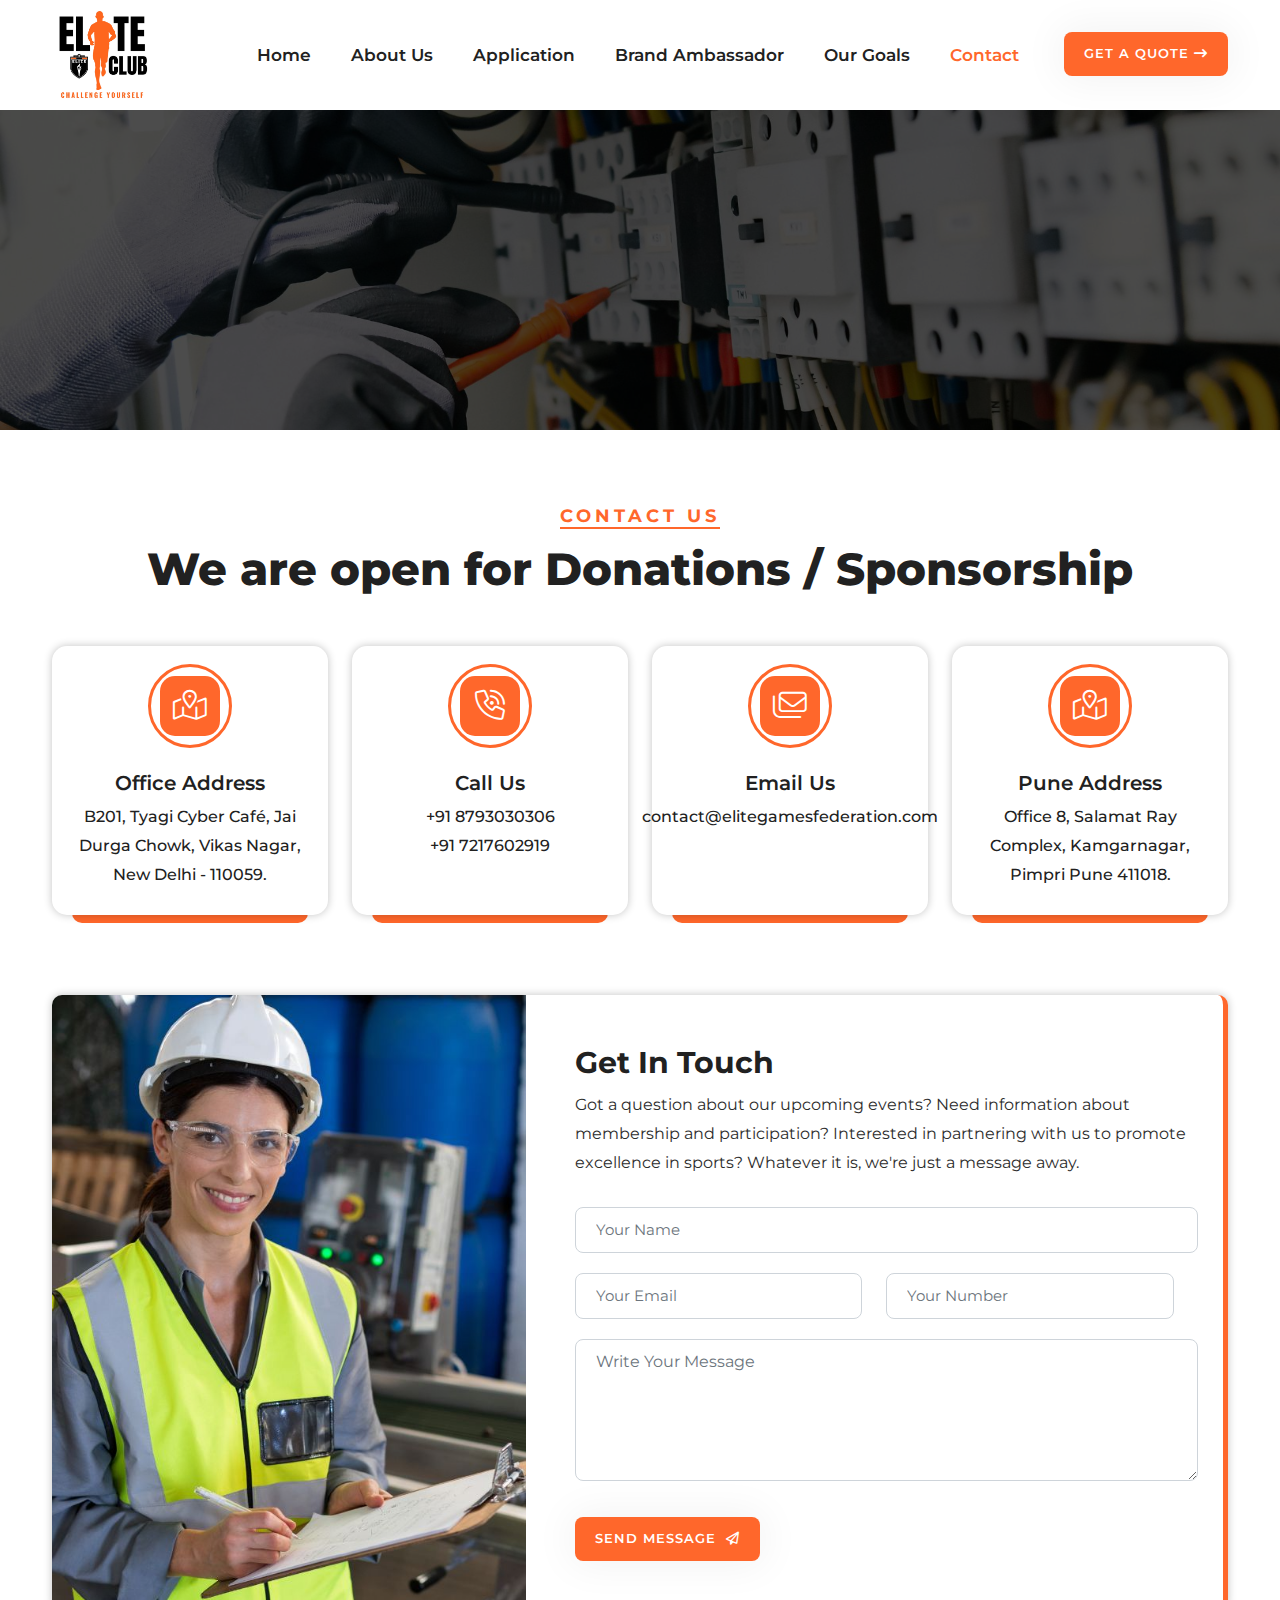
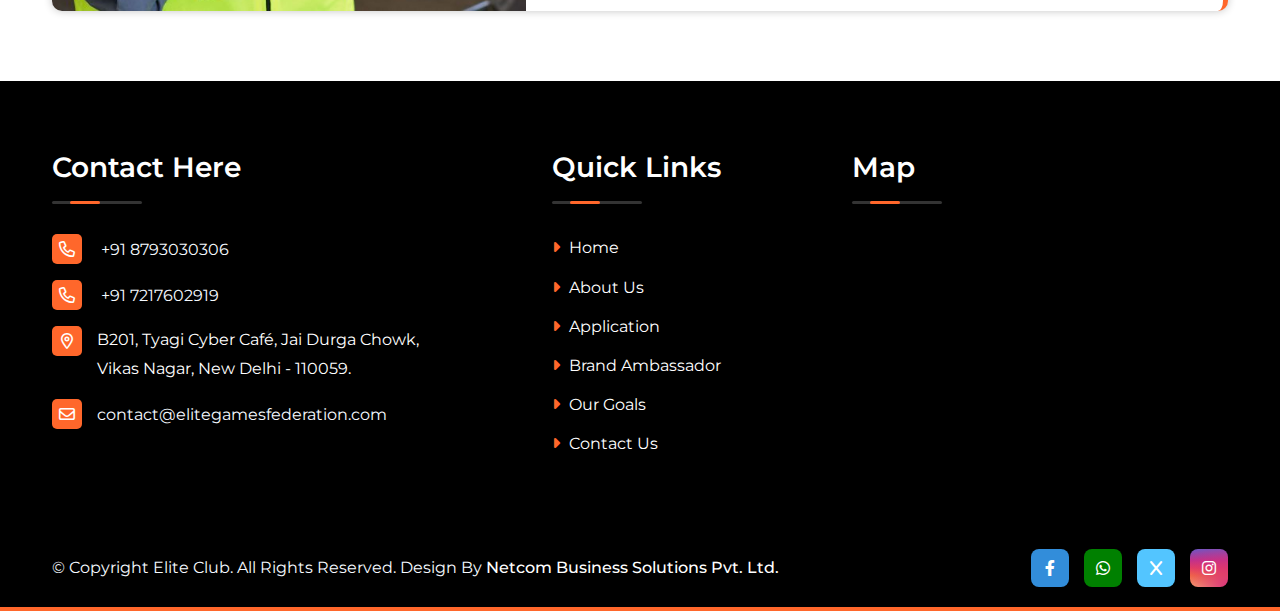
==== contact.html @ fb7b979e "first commit" ====
<!DOCTYPE html>
<html lang="en">


<head>
    <!-- meta tags -->
    <meta charset="utf-8">
    <meta http-equiv="X-UA-Compatible" content="IE=edge,chrome=1"/>
    <meta name="format-detection" content="telephone=no"/>
    <meta http-equiv='cache-control' content='no-cache'/>
    <meta http-equiv='expires' content='0' />
    <meta http-equiv='pragma' content='no-cache'/>

    <!-- MOBILE SPECIFIC -->
    <meta name="viewport" content="width=device-width, initial-scale=1"/>
    
  
    <!--Page Specific Metadata-->
    <title>Contact Us | Elite Club </title>
    <meta name="referrer" content="no-referrer-when-downgrade"/>
    <meta name="description" content=""/>
    <meta name="keywords" content=""/>
    <meta name="robots" content="all"/>
    <meta name="googlebot" content="index, follow, max-snippet:-1, max-image-preview:large, max-video-preview:-1"/>
    <meta name="bingbot" content="index, follow, max-snippet:-1, max-image-preview:large, max-video-preview:-1"/>
    <meta property="article:published_time" content=""/>
    <meta property="article:modified_time" content=" "/>
    <link rel="canonical" href="#"/>
   
 <!--Open Graph Metadata-->
    <meta property="og:type" content="website"/>
    <meta property="og:title" content=""/>
    <meta property="og:description" content=""/>
    <meta property="og:image" content=""/>
    <meta property="og:site_name" content=""/>
    <meta property="og:url" content=""/>
    <meta property="article:publisher" content=""/>
    <meta property="article:published_time" content=""/>

    <!--Twitter Card Metadata-->
    <meta name="twitter:card" content="summary_large_image"/>
    <meta name="twitter:url" content=""/>
    <meta name="twitter:title" content=""/>
    <meta name="twitter:description" content=""/>
    <meta name="twitter:image:src" content="https://#"/>
    <meta name="twitter:site" content="@#"/>
    <meta name="twitter:creator" content="@#">
    <!-- favicon -->
    <link rel="icon" type="image/x-icon" href="assets/img/favicon.png">

    <!-- css -->
    <link rel="stylesheet" href="assets/css/bootstrap.min.css">
    <link rel="stylesheet" href="assets/css/all-fontawesome.min.css">
    <link rel="stylesheet" href="assets/css/icomoon.css">
    <link rel="stylesheet" href="assets/css/animate.min.css">
    <link rel="stylesheet" href="assets/css/magnific-popup.min.css">
    <link rel="stylesheet" href="assets/css/owl.carousel.min.css">
    <link rel="stylesheet" href="assets/css/style.css">

</head>

<body class="home-3">

  

    <!-- header area -->
    <header class="header">
        <div class="main-navigation">
            <nav class="navbar navbar-expand-lg">
                <div class="container position-relative">
                    <a class="navbar-brand" href="index.html">
                        <img src="assets/img/logo1.jpeg" alt="logo">
                    </a>
                    <div class="mobile-menu-right">
                      
                        <button class="navbar-toggler" type="button" data-bs-toggle="collapse"
                            data-bs-target="#main_nav" aria-expanded="false" aria-label="Toggle navigation">
                            <span class="navbar-toggler-mobile-icon"><i class="far fa-bars"></i></span>
                        </button>
                    </div>
                    <div class="collapse navbar-collapse" id="main_nav">
                        <ul class="navbar-nav">
                            <li class="nav-item"><a class="nav-link" href="index.html">Home</a></li>
                            <li class="nav-item"><a class="nav-link" href="about.html">About Us</a></li>
                            <li class="nav-item"><a class="nav-link" href="application.html">Application</a></li>
                            <li class="nav-item"><a class="nav-link" href="brand-ambassador.html">Brand Ambassador</a></li>
                            <li class="nav-item"><a class="nav-link" href="our-goals.html">Our Goals</a></li>
                            <li class="nav-item"><a class="nav-link active" href="contact.html">Contact</a></li>
                        </ul>
                        <div class="nav-right">
                            
                            <div class="nav-right-btn mt-2">
                                <a href="contact.html" class="theme-btn">Get A Quote<i class="fas fa-arrow-right-long"></i></a>
                            </div>
                        </div>
                    </div>
                    
                   
                </div>
            </nav>
        </div>
    </header>
    <!-- header area end -->


    <main class="main">

      <!-- breadcrumb -->
      <div class="site-breadcrumb" style="background: url(assets/img/breadcrumb/01.jpg)">
        <div class="container">
           
        </div>
    </div>
    <!-- breadcrumb end -->

      <!-- contact area -->
      <div class="contact-area">
        <div class="container">
            <div class="row">
                <div class="col-lg-12 mx-auto">
                    <div class="site-heading text-center">
                        <span class="site-title-tagline"> Contact Us</span>
                        <h2 class="site-title">We are open for Donations / Sponsorship</h2>
                    </div>
                </div>
            </div>
            <div class="contact-content">
                <div class="row">
                    <div class="col-md-3">
                        <div class="contact-info">
                            <div class="contact-info-icon">
                                <i class="fal fa-map-location-dot"></i>
                            </div>
                            <div class="contact-info-content">
                                <h5>Office Address</h5>
                                <p>
                                    B201, Tyagi Cyber Café, Jai Durga Chowk,
                                    Vikas Nagar, New Delhi - 110059.
                                </p>
                            </div>
                        </div>
                    </div>
                    <div class="col-md-3">
                        <div class="contact-info">
                            <div class="contact-info-icon">
                                <i class="fal fa-phone-volume"></i>
                            </div>
                            <div class="contact-info-content">
                                <h5>Call Us</h5>
                                <p><a href="tel:918793030306">+91 8793030306</a></p>
                                <p><a href="tel:917217602919">+91 7217602919</a></p>
                            </div>
                        </div>
                    </div>
                    <div class="col-md-3">
                        <div class="contact-info">
                            <div class="contact-info-icon">
                                <i class="fal fa-envelopes"></i>
                            </div>
                            <div class="contact-info-content">
                                <h5>Email Us</h5>
                                <p><a href="mailto:contact@elitegamesfederation.com" >contact@elitegamesfederation.com</a></p>
                            </div>
                        </div>
                    </div>
                    <div class="col-md-3">
                        <div class="contact-info">
                            <div class="contact-info-icon">
                                <i class="fal fa-map-location-dot"></i>
                            </div>
                            <div class="contact-info-content">
                                <h5>Pune Address</h5>
                                <p>
                                    Office 8, Salamat Ray Complex,
                                    Kamgarnagar, Pimpri Pune 411018.
                                </p>
                            </div>
                        </div>
                    </div>
                </div>
            </div>
            <div class="contact-wrapper">
                <div class="row">
                    <div class="col-lg-5">
                        <div class="contact-img">
                            <img src="assets/img/contact/01.jpg" alt="">
                        </div>
                    </div>
                    <div class="col-lg-7 align-self-center">
                        <div class="contact-form">
                            <div class="contact-form-header">
                                <h2>Get In Touch</h2>
                                <p>
                                    Got a question about our upcoming
                                    events? Need information about
                                    membership and participation? Interested
                                    in partnering with us to promote
                                    excellence in sports? Whatever it is, we're
                                    just a message away.

                                </p>
                            </div>
                            <form method="post" action="/electrow/assets/php/contact.php" id="contact-form">
                                <div class="row">
                                    <div class="col-md-12">
                                        <div class="form-group">
                                            <input type="text" class="form-control" name="name"
                                                placeholder="Your Name" required>
                                        </div>
                                    </div>
                                    
                               
                                <div class="row">
                                    <div class="col-md-6">
                                        <div class="form-group">
                                            <input type="email" class="form-control" name="email"
                                                placeholder="Your Email" required>
                                        </div>
                                    </div>
                                    <div class="col-md-6">
                                        <div class="form-group">
                                            <input type="text" class="form-control" name="phone"
                                                placeholder="Your Number" required>
                                        </div>
                                    </div>
                                   
                                </div>
                                <div class="form-group">
                                    <textarea name="message" cols="30" rows="5" class="form-control"
                                        placeholder="Write Your Message"></textarea>
                                </div>
                               
                                <div class="col-md-4 mt-3">
                                    <button type="submit" class="theme-btn">Send
                                        Message <i class="far fa-paper-plane"></i></button>
                                </div>
                            </form>
                        </div>
                    </div>
                </div>
            </div>
        </div>
    </div>
    <!-- end contact area -->
  
    </main>



    <!-- footer area -->
    <footer class="footer-area">
        <div class="footer-widget">
            <div class="container">
                <div class="row footer-widget-wrapper pt-100 pb-70">
                    <div class="col-md-6 col-lg-5">
                        <div class="footer-widget-box about-us">
                            <h4 class="footer-widget-title">Contact Here</h4>
                            <ul class="footer-contact">
                                <li><a href="tel:+918793030306"><i class="far fa-phone"></i>
                                    +91 8793030306</a>
                                </li>
                                <li><a href="tel:+917217602919"><i class="far fa-phone"></i>
                                    +91 7217602919</a>
                                </li>
                                <li>
                                    <div class="foot-div">
                                        <i class="far fa-map-marker-alt"></i>
                                        <p>
                                            B201, Tyagi Cyber Café, Jai Durga Chowk,<br>
                                            Vikas Nagar, New Delhi - 110059.
                                        </p>
                                    </div>
                                </li>
                                <li><a href="mailto:contact@elitegamesfederation.com"><i
                                            class="far fa-envelope"></i>contact@elitegamesfederation.com
                                        </a></li>
                            </ul>
                        </div>
                    </div>
                    <div class="col-md-6 col-lg-3">
                        <div class="footer-widget-box list">
                            <h4 class="footer-widget-title">Quick Links</h4>
                            <ul class="footer-list">
                                <li><a href="#"><i class="fas fa-caret-right"></i> Home</a></li>
                                <li><a href="#"><i class="fas fa-caret-right"></i> About Us</a></li>
                                <li><a href="#"><i class="fas fa-caret-right"></i> Application</a></li>
                                <li><a href="#"><i class="fas fa-caret-right"></i> Brand Ambassador</a></li>
                                <li><a href="#"><i class="fas fa-caret-right"></i> Our Goals</a></li>
                                <li><a href="#"><i class="fas fa-caret-right"></i> Contact Us</a></li>
                            </ul>
                        </div>
                    </div>
                   
                    <div class="col-md-6 col-lg-4">
                        <div class="footer-widget-box list">
                            <h4 class="footer-widget-title">Map</h4>
                            <div class="footer-newsletter">
                                <iframe src="https://www.google.com/maps/embed?pb=!1m18!1m12!1m3!1d3501.554290257184!2d77.04377797550124!3d28.643117575658973!2m3!1f0!2f0!3f0!3m2!1i1024!2i768!4f13.1!3m3!1m2!1s0x390d0568bf6eda85%3A0xe1b5b857190b3489!2sJai%20Durga%20Chowk!5e0!3m2!1sen!2sin!4v1737972525503!5m2!1sen!2sin"
                                 width="100%" height="200" style="border:0;" allowfullscreen="" loading="lazy" referrerpolicy="no-referrer-when-downgrade"></iframe>
                            </div>
                        </div>
                    </div>
                </div>
            </div>
        </div>
        <div class="copyright">
            <div class="container">
                <div class="row">
                    <div class="col-md-8 align-self-center">
                        <p class="copyright-text">
                            &copy; Copyright Elite Club. All Rights Reserved.
                            Design By <a href="https://www.netcom-india.com/">Netcom Business Solutions Pvt. Ltd.</a>
                        </p>
                    </div>
                    <div class="col-md-4 align-self-center">
                        <ul class="footer-social">
                            <li class="facebook"><a href="#"><i class="fab fa-facebook-f"></i></a></li>
                            <li class="whatsapp"><a href="#"><i class="fab fa-whatsapp"></i></a></li>
                            <li class="twitter"><a href="#"><i class="fa-solid fa-x"></i></a></li>
                            <li class="instagram"><a href="#"><i class="fab fa-instagram"></i></a></li>
                            
                        </ul>
                    </div>
                </div>
            </div>
        </div>
    </footer>
    <!-- footer area end -->




    <!-- scroll-top -->
    <a href="#" id="scroll-top"><i class="far fa-arrow-up-from-arc"></i></a>
    <!-- scroll-top end -->


    <!-- js -->
    <script data-cfasync="false" src="../cdn-cgi/scripts/5c5dd728/cloudflare-static/email-decode.min.js"></script><script src="assets/js/jquery-3.6.0.min.js"></script>
    <script src="assets/js/modernizr.min.js"></script>
    <script src="assets/js/bootstrap.bundle.min.js"></script>
    <script src="assets/js/imagesloaded.pkgd.min.js"></script>
    <script src="assets/js/jquery.magnific-popup.min.js"></script>
    <script src="assets/js/isotope.pkgd.min.js"></script>
    <script src="assets/js/jquery.appear.min.js"></script>
    <script src="assets/js/jquery.easing.min.js"></script>
    <script src="assets/js/owl.carousel.min.js"></script>
    <script src="assets/js/counter-up.js"></script>
    <script src="assets/js/wow.min.js"></script>
    <script src="assets/js/main.js"></script>

</body>


</html>
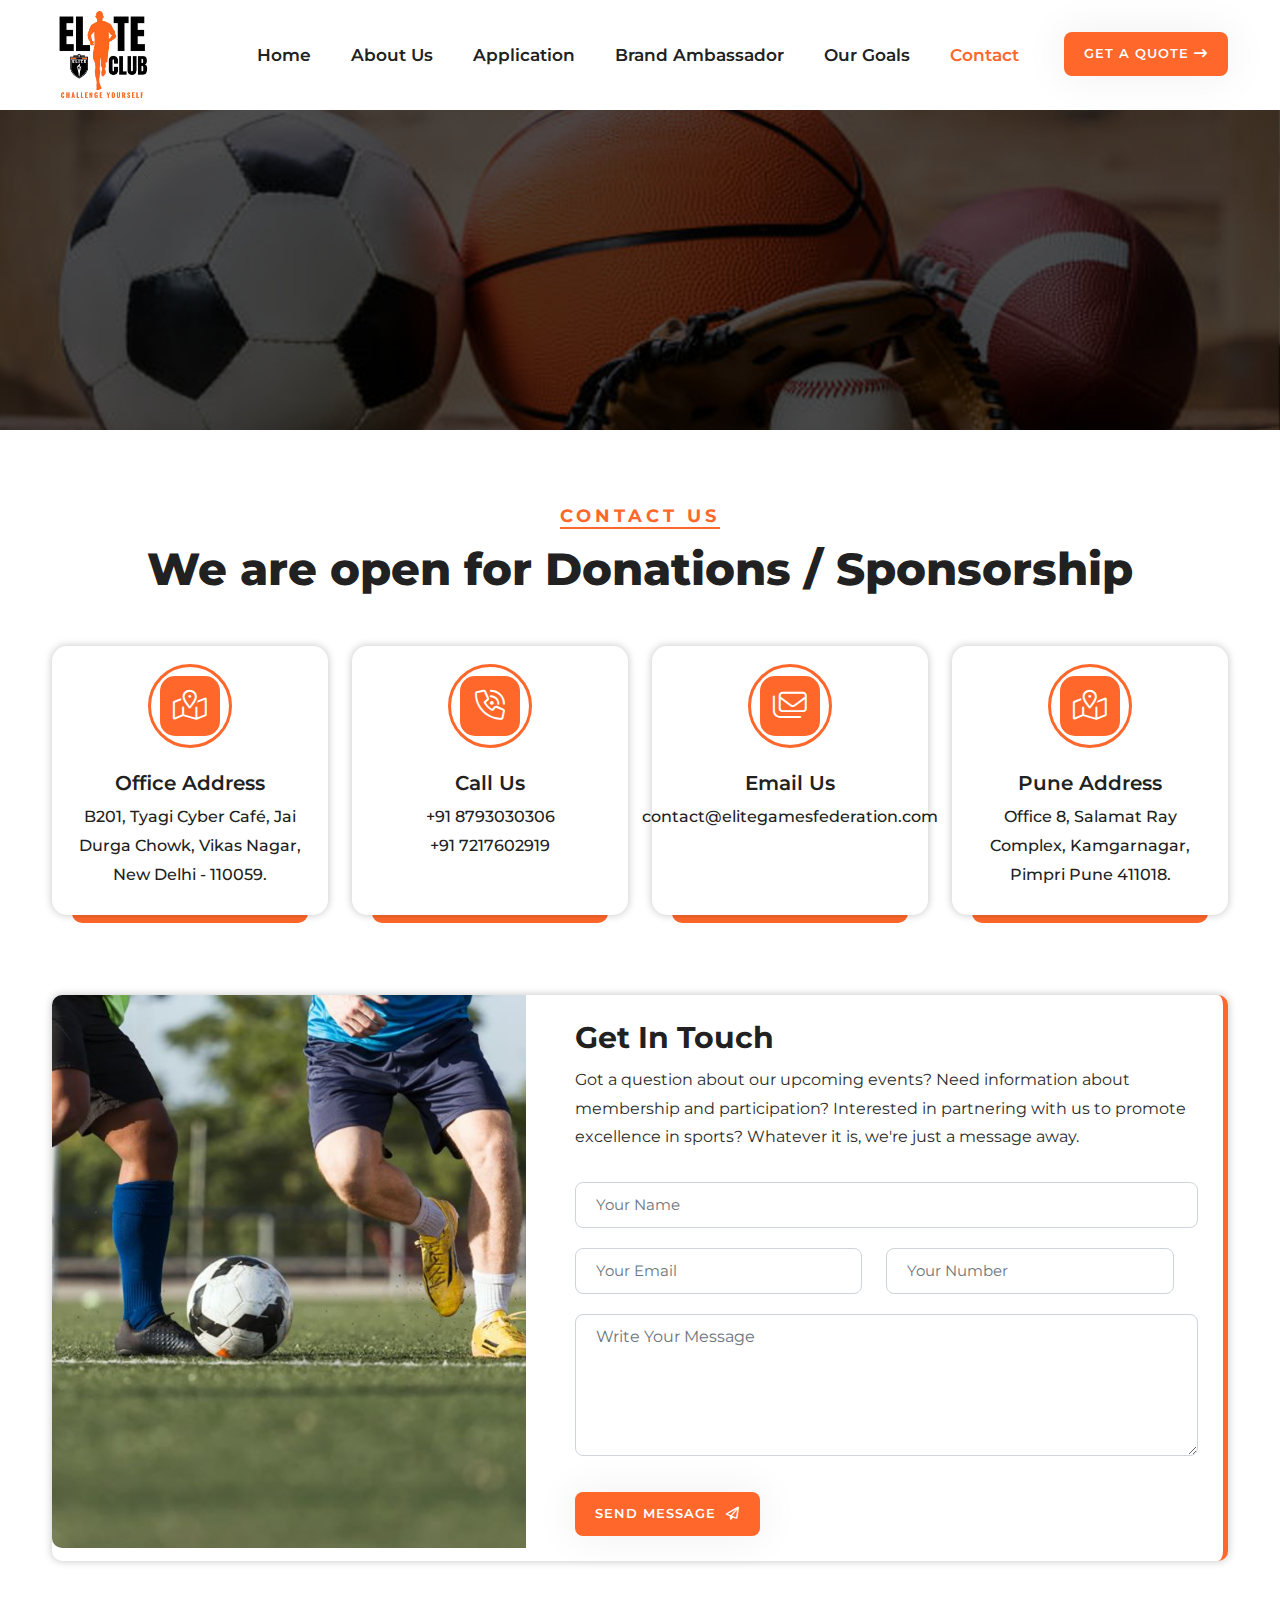
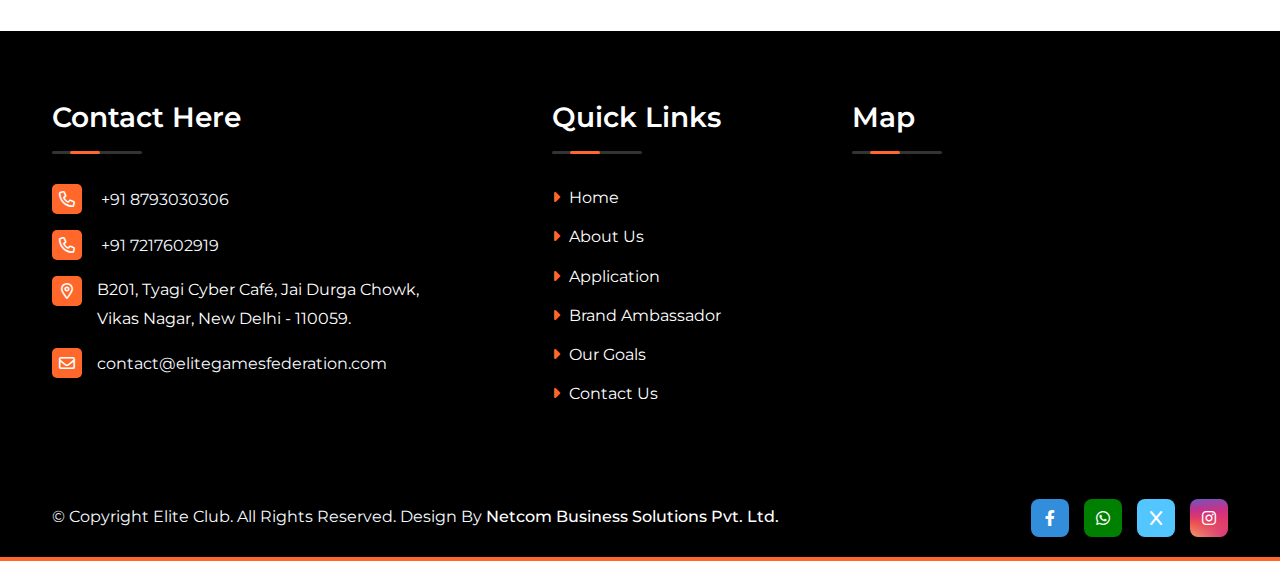
==== commit 8a592263: "first commit" ====
--- a/contact.html
+++ b/contact.html
@@ -183,7 +183,7 @@
                 <div class="row">
                     <div class="col-lg-5">
                         <div class="contact-img">
-                            <img src="assets/img/contact/01.jpg" alt="">
+                            <img src="assets/img/quote/01.jpg" alt="">
                         </div>
                     </div>
                     <div class="col-lg-7 align-self-center">
--- a/assets/css/style.css
+++ b/assets/css/style.css
@@ -5174,4 +5174,22 @@
 .faq-area {
   padding-bottom: 40px;
 }
-}
+.contact-wrapper {
+  background: var(--color-white);
+  border-radius: 10px;
+  border-right: none;
+  border-bottom: 5px solid #ff672b;
+  box-shadow: rgba(0, 0, 0, 0.24) 0px 0px 8px;
+}
+.quote-wrapper {
+  background: var(--color-white);
+  border-right: none;
+  border-bottom: 5px solid #ff672b;
+  border-radius: 10px;
+  box-shadow: rgba(0, 0, 0, 0.24) 0px 0px 8px;
+}
+}
+.choose-content {
+  margin-top: -50px;
+  padding-bottom: 50px;
+}
